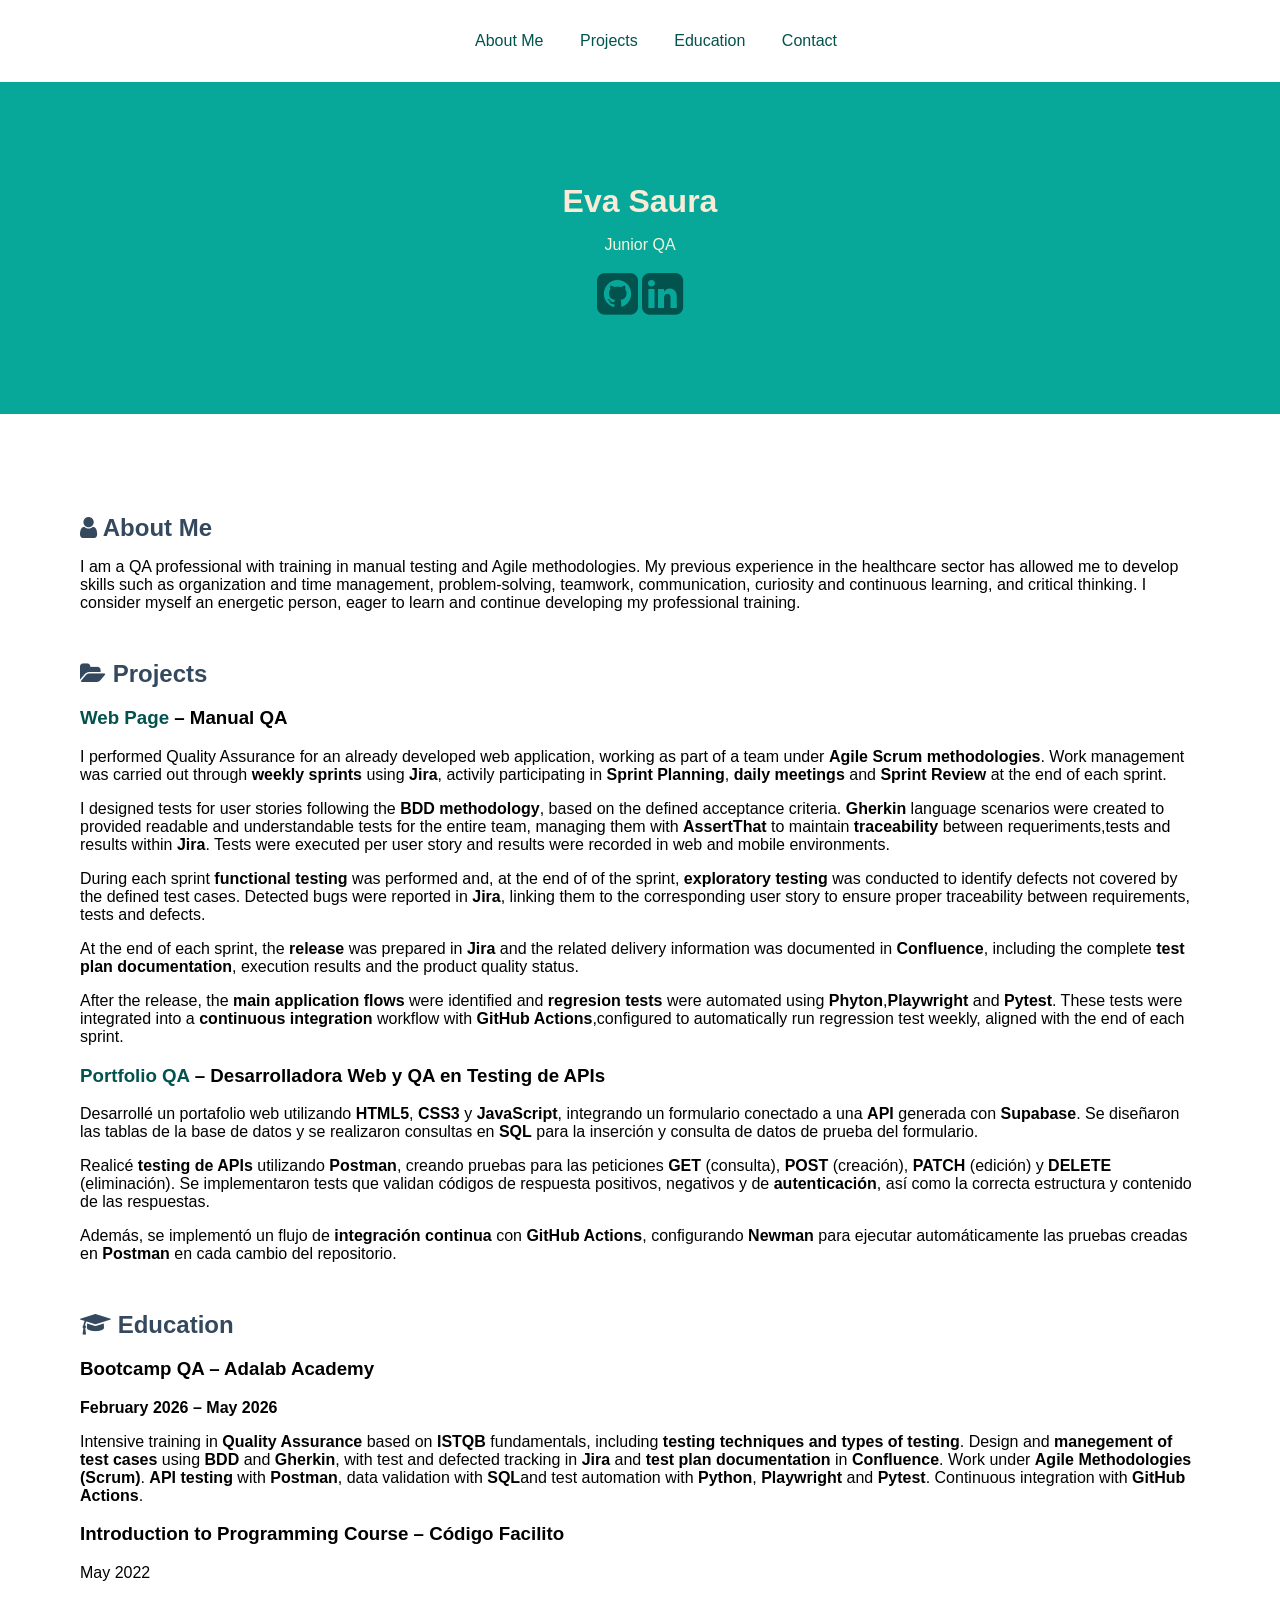
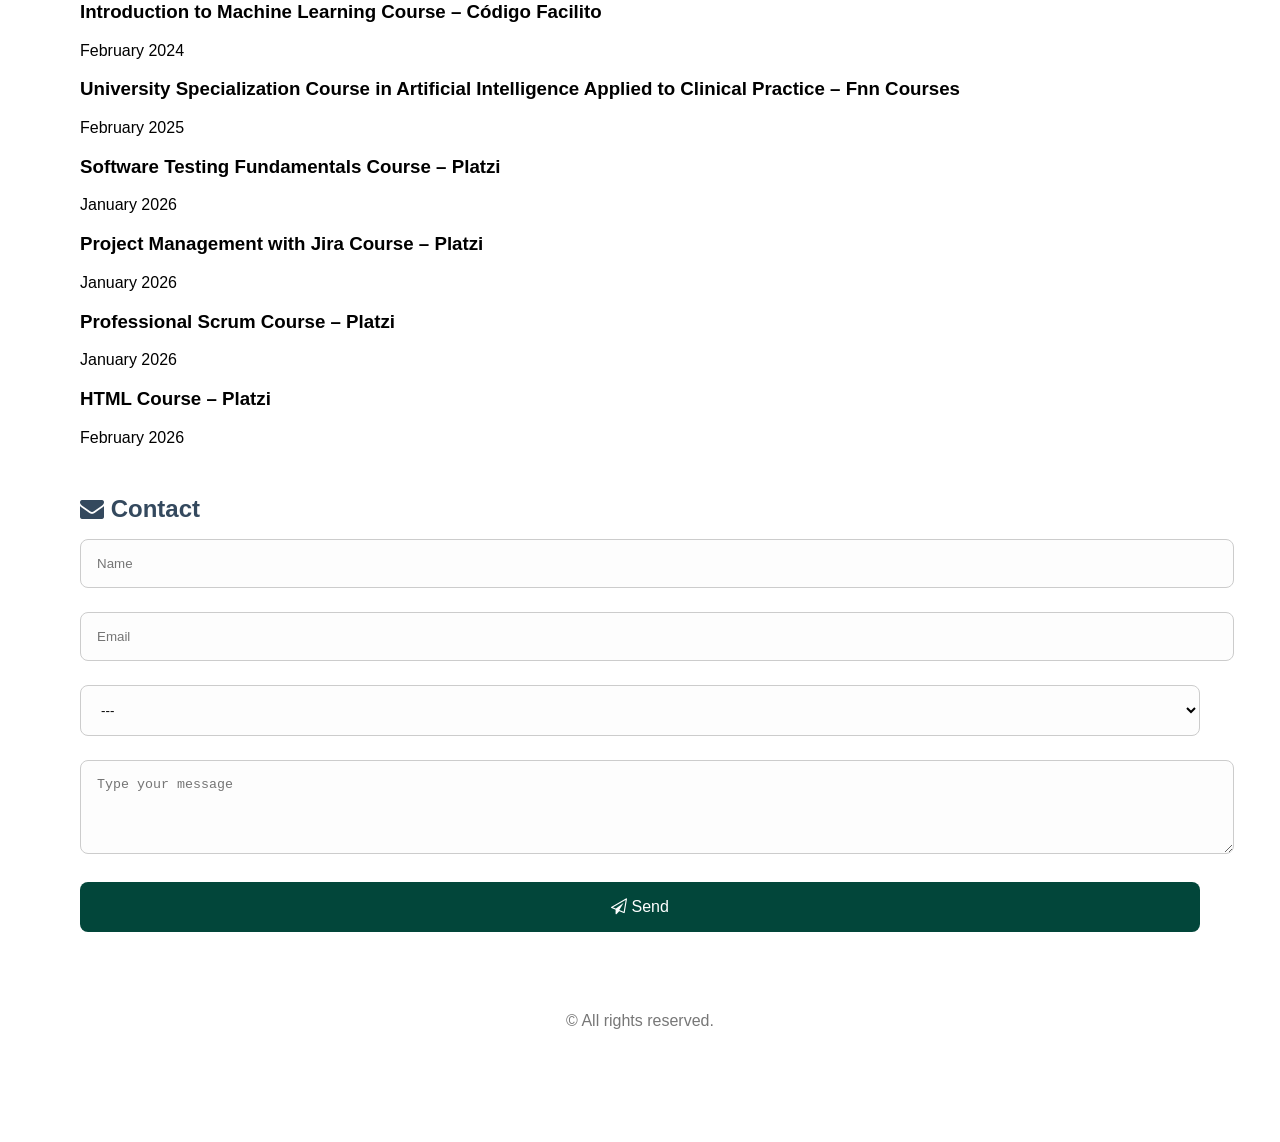
==== index.html @ dbaabe63 "Update index.html" ====
<!DOCTYPE html>
<html lang="es">

<head>
  <meta charset="UTF-8" />
  <meta name="viewport" content="width=device-width, initial-scale=1.0" />
  <meta name="description" content="Portfolio Eva Saura QA" />
  <meta name="author" content="Eva Saura" />
  <title>Eva Saura - Portfolio QA</title>
  <link href="style.css" rel="stylesheet" />
  <!-- Importar Font Awesome para los iconos -->
  <link rel="stylesheet" href="https://cdnjs.cloudflare.com/ajax/libs/font-awesome/4.7.0/css/font-awesome.min.css" />
</head>

<body>
        <!-- Menú de navegación -->
  <nav>
      <ul>
        <li><a id="menuaboutme" href="#aboutme">About Me</a></li>
        <li><a id="menuprojects" href="#projects">Projects</a></li>
        <li><a id="menueducation" href="#education">Education</a></li>
        <li><a id="menucontact" href="#contact">Contact</a></li>
      </ul>
    </nav>
  <header>
    <h1 id="myname" style="color:antiquewhite;">Eva Saura</h1>
    <p id="title" style="color:beige">Junior QA</p>
    <p>
      <a id="linkgithub" href="https://github.com/Eva-sv/Portafolio-qa" title="GitHub"
        class="fa fa-github-square fa-3x" aria-label="GitHub"></a>
      <a id="linklinkedin" href="https://www.linkedin.com/in/eva-saura-vizcarro-590111122/" title="LinkedIn"
        class="fa fa-linkedin-square fa-3x" aria-label="LinkedIn"></a>
    </p>
  </header>
  <main>
    <section id="aboutme">
      <h2 id="titleaboutme">
        <i class="fa fa-user"></i> About Me
      </h2>
<p>
   I am a QA professional with training in manual testing and Agile methodologies.
   My previous experience in the healthcare sector has allowed me to develop skills such as organization and time management, problem-solving, teamwork, communication, curiosity and continuous learning, and critical thinking.
   I consider myself an energetic person, eager to learn and continue developing my professional training.
</p>

    </section>

    <section id="projects">
      <h2 id="titleprojects">
        <i class="fa fa-folder-open"></i> Projects
      </h2>

      <h3>
        <a id="linkprojectapi" href="https://pqsi2017.atlassian.net/jira/software/projects/E1/boards/2" target="_blank">Web Page</a>
        – Manual QA
      </h3>
      <p>
  I performed Quality Assurance for an already developed web application, working as part of a team under <strong>Agile Scrum methodologies</strong>. 
  Work management was carried out through <strong>weekly sprints</strong> using
  <strong>Jira</strong>, activily participating in 
  <strong>Sprint Planning</strong>, <strong>daily meetings</strong> and <strong>Sprint Review</strong>
  at the end of each sprint.
</p>

<p>
  I designed tests for user stories following the 
  <strong>BDD methodology</strong>, based on the defined acceptance criteria. 
   <strong>Gherkin</strong> language scenarios were created to provided readable and understandable tests for the entire team, 
   managing them with <strong>AssertThat</strong> to maintain <strong>traceability</strong> between requeriments,tests and results within
   <strong>Jira</strong>. Tests were executed per user story and results were recorded in web and mobile environments.
</p>

<p>
  During each sprint <strong>functional testing</strong> was performed and, at the end of of the sprint, 
  <strong>exploratory testing</strong> was conducted to identify defects not covered by the defined test cases.
  Detected bugs were reported in <strong>Jira</strong>, linking them to the corresponding user story to ensure proper traceability
  between requirements, tests and defects.
</p>

<p>
  At the end of each sprint, the <strong>release</strong> was prepared in <strong>Jira</strong>
  and the related delivery information was documented in <strong>Confluence</strong>,
  including the complete <strong>test plan documentation</strong>, execution results and the product quality status.
</p>

<p>
  After the release, the <strong>main application flows</strong> were identified and <strong>regresion tests</strong> were automated using
  <strong>Phyton</strong>,<strong>Playwright</strong> and <strong>Pytest</strong>. These tests were integrated into a 
  <strong>continuous integration</strong> workflow with 
  <strong>GitHub Actions</strong>,configured to automatically run regression test weekly, aligned with the end of each sprint.
</p>
      <h3>
        <a id="linkprojectoportfolio" href="https://yourwebsite.com">Portfolio QA</a>
        – Desarrolladora Web y QA en Testing de APIs
      </h3>
     <p>
  Desarrollé un portafolio web utilizando <strong>HTML5</strong>, <strong>CSS3</strong> y
  <strong>JavaScript</strong>, integrando un formulario conectado a una
  <strong>API</strong> generada con <strong>Supabase</strong>. Se diseñaron las tablas
  de la base de datos y se realizaron consultas en <strong>SQL</strong> para la
  inserción y consulta de datos de prueba del formulario.
</p>

<p>
  Realicé <strong>testing de APIs</strong> utilizando <strong>Postman</strong>, creando
  pruebas para las peticiones <strong>GET</strong> (consulta),
  <strong>POST</strong> (creación), <strong>PATCH</strong> (edición) y
  <strong>DELETE</strong> (eliminación). Se implementaron tests que validan códigos de
  respuesta positivos, negativos y de <strong>autenticación</strong>, así como la
  correcta estructura y contenido de las respuestas.
</p>

<p>
  Además, se implementó un flujo de <strong>integración continua</strong> con
  <strong>GitHub Actions</strong>, configurando <strong>Newman</strong> para ejecutar
  automáticamente las pruebas creadas en <strong>Postman</strong> en cada cambio del
  repositorio.
</p>
      
    </section>

    <section id="education">
      <h2 id="titleeducation">
        <i class="fa fa-graduation-cap"></i> Education
      </h2>

      <h3>Bootcamp QA – Adalab Academy</h3>
<p><strong> February 2026 – May 2026</strong></p>
<p>
  Intensive training in  <strong>Quality Assurance</strong> based on
  <strong>ISTQB</strong> fundamentals, including  <strong>testing techniques and types of testing</strong>.
  Design and <strong>manegement of test cases</strong> using
  <strong>BDD</strong> and <strong>Gherkin</strong>, with test and defected tracking
  in <strong>Jira</strong> and  <strong>test plan documentation</strong> in
  <strong>Confluence</strong>. Work under <strong>Agile Methodologies (Scrum)</strong>.
  <strong>API testing</strong> with <strong>Postman</strong>, data validation with
  <strong>SQL</strong>and test automation with <strong>Python</strong>,
  <strong>Playwright</strong> and <strong>Pytest</strong>. Continuous integration with 
  <strong>GitHub Actions</strong>.
</p>


      <h3>Introduction to Programming Course – Código Facilito</h3>
      <p>May 2022</p>

         <h3>Introduction to Machine Learning Course – Código Facilito</h3>
      <p>February 2024</p>

      <h3>University Specialization Course in Artificial Intelligence Applied to Clinical Practice – Fnn Courses</h3>
      <p>February 2025</p>

      <h3>Software Testing Fundamentals Course – Platzi</h3>
      <p>January 2026</p>

      <h3>Project Management with Jira Course – Platzi</h3>
      <p>January 2026</p>

      <h3>Professional Scrum Course – Platzi</h3>
      <p>January 2026</p>

      <h3>HTML Course – Platzi</h3>
      <p>February 2026</p>
    </section>

<section id="contact">
  <h2 id="titlecontact">
    <i class="fa fa-envelope"></i> Contact
  </h2>
  <form id="contactForm" onsubmit="return sendForm(event)">
    <input id="name" type="text" placeholder="Name" />
    <input id="email" type="email" placeholder="Email" />
    <select id="subject">
      <option value="">---</option>
      <option value="info">Information</option>
      <option value="job">Job Offer</option>
      <option value="other">Other</option>
    </select>
    <textarea id="message" rows="4" placeholder="Type your message"></textarea>
    <button id="send" type="submit">
      <i class="fa fa-paper-plane-o"></i> Send 
    </button>
  </form>
  <p id="formMessage"></p>
</section>


  <footer>
    <p>&copy; All rights reserved.</p>
  </footer>
</body>
<script src="script.js" defer></script>
</html>
---- style.css ----
body {
  font-family: Verdana, Arial, sans-serif;
  font-size: 1rem;
  color: black;
  margin: 0;
}

header {
  background-color: rgb(7, 167, 153);
  color: white;
  padding: 5rem;
  text-align: center;
}

main {
  padding: 5rem;
  text-align: left;
}

nav {
  text-align: center;
  width:100%;
  padding: 1rem;
}

nav ul {
  padding: 0;
  margin: 0;
    background-color: white;
  
}

nav ul li {
  display: inline-block;
  margin: 0rem;
  font-size: 1rem;
  padding: 1rem;
  border-radius: 0.5rem ;

}
/* Menú vertical en móvil */
@media (max-width: 768px) {
  nav ul li {
    display: block;
    margin: 0.8rem 0;
  }
}

h1 {
  font-size: 2rem;
  margin-bottom: 1rem;
}

p {
  font-size: 1rem;
  margin-bottom: 1rem;
}

a {
  color: #02524e;
  text-decoration: none;
}

a:hover {
  text-decoration: underline;
}

section {
  margin-bottom: 3rem;
}

h2 {
  font-size: 1.5rem;
  margin-bottom: 1rem;
  color: #34495e;
}

/* FORMULARIO */
form {
  width: 100%;
  font-size: 1rem;
}

input,
textarea,
select {
  width: 100%;
  padding: 1rem;
  margin-bottom: 1.5rem;
  border: 1px solid #ccc;
  border-radius: 0.5rem;
  background-color: #fdfdfd;
}

button {
  width: 100%;
  padding: 1rem;
  background-color: #02463a;
  color: white;
  border: none;
  border-radius: 0.5rem;
  font-size: 1rem;
}

footer {
  margin-top: 2rem;
  padding: 1rem;
  font-size: 0.9rem;
  color: #777;
  text-align: center;
}

table {
  width: 100%;
  border-collapse: collapse;
  table-layout: fixed; /* CLAVE */
  font-family: Arial, sans-serif;
}

th, td {
  border: 1px solid #ddd;
  padding: 6px;
  font-size: 14px;
  word-wrap: break-word;
  overflow-wrap: break-word;
}

thead {
  background-color: #f4f4f4;
}

/* Móvil */
@media (max-width: 768px) {
  th, td {
    font-size: 12px;
    padding: 4px;
  }
}
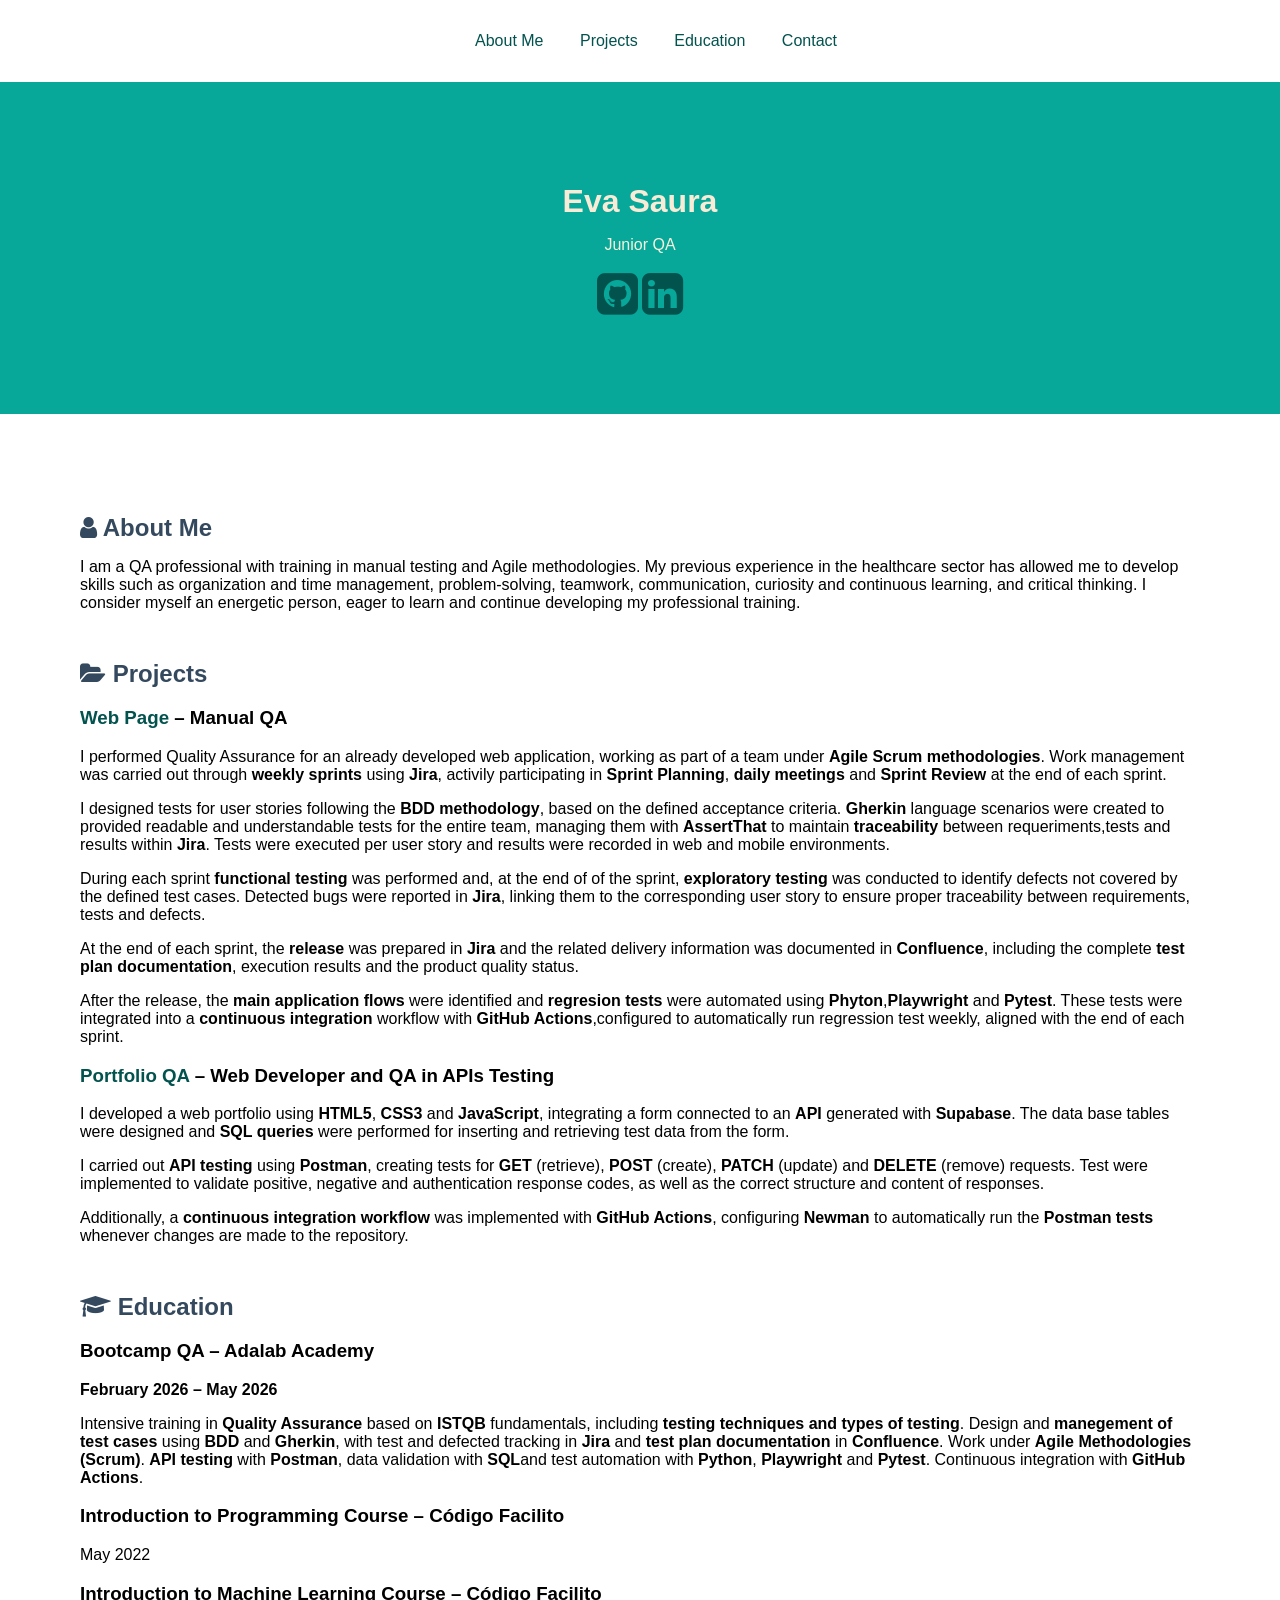
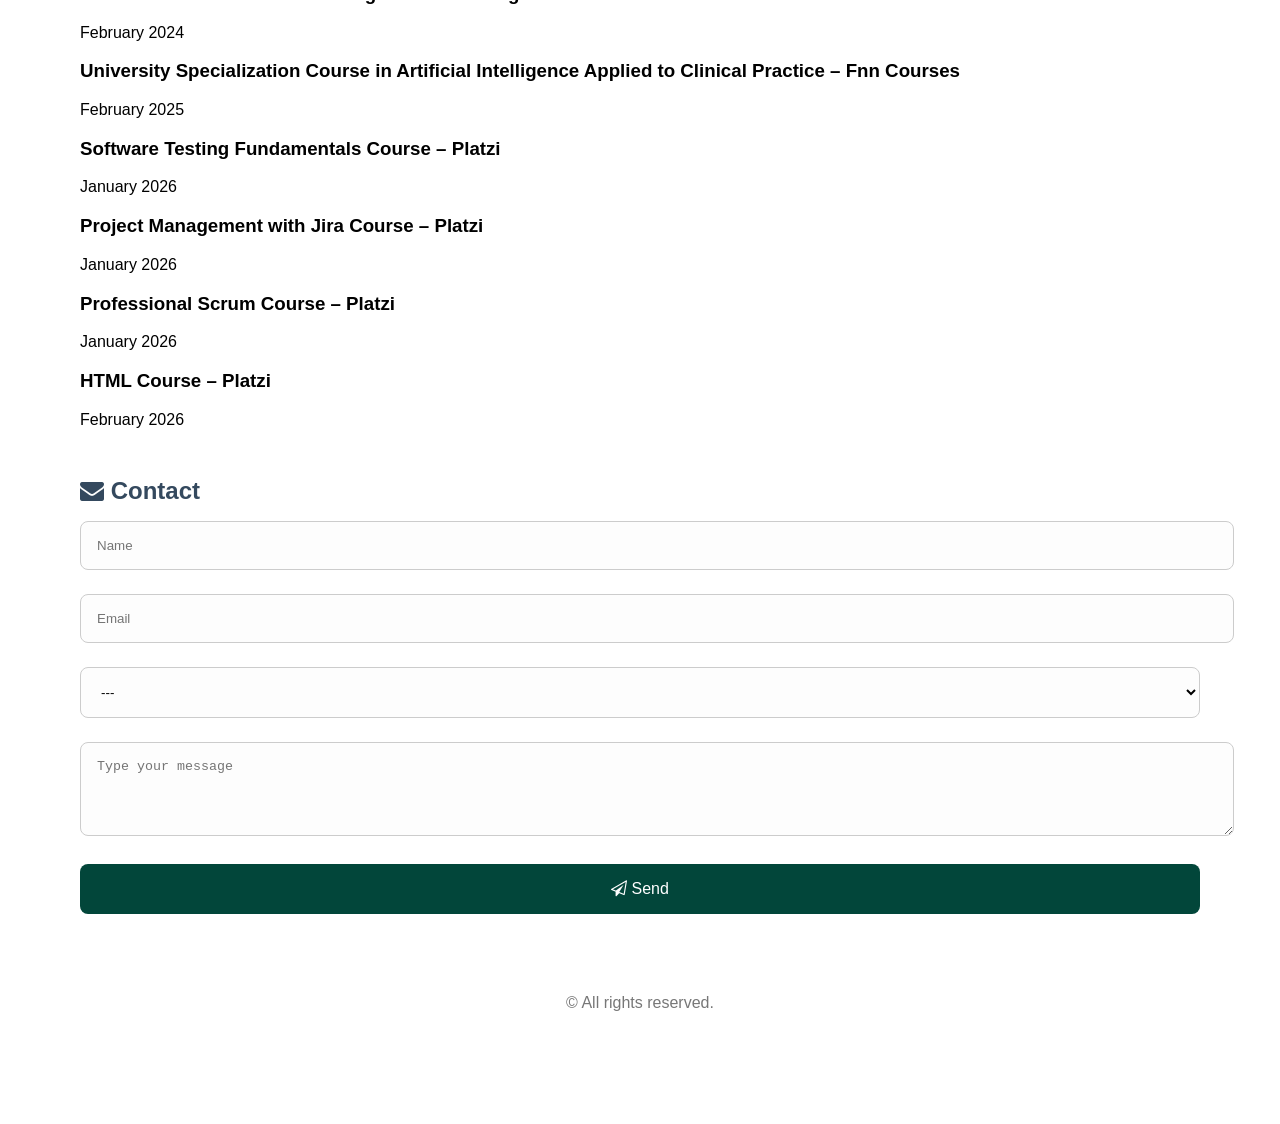
==== commit b7a84977: "Cambio idioma párrafo Web DEveloper" ====
--- a/index.html
+++ b/index.html
@@ -91,30 +91,26 @@
 </p>
       <h3>
         <a id="linkprojectoportfolio" href="https://yourwebsite.com">Portfolio QA</a>
-        – Desarrolladora Web y QA en Testing de APIs
+        – Web Developer and QA in APIs Testing
       </h3>
      <p>
-  Desarrollé un portafolio web utilizando <strong>HTML5</strong>, <strong>CSS3</strong> y
-  <strong>JavaScript</strong>, integrando un formulario conectado a una
-  <strong>API</strong> generada con <strong>Supabase</strong>. Se diseñaron las tablas
-  de la base de datos y se realizaron consultas en <strong>SQL</strong> para la
-  inserción y consulta de datos de prueba del formulario.
+  I developed a web portfolio using <strong>HTML5</strong>, <strong>CSS3</strong> and 
+  <strong>JavaScript</strong>, integrating a form connected to an 
+  <strong>API</strong> generated with <strong>Supabase</strong>. The data base tables were designed and <strong>SQL queries</strong> were performed for 
+  inserting and retrieving test data from the form.
 </p>
 
 <p>
-  Realicé <strong>testing de APIs</strong> utilizando <strong>Postman</strong>, creando
-  pruebas para las peticiones <strong>GET</strong> (consulta),
-  <strong>POST</strong> (creación), <strong>PATCH</strong> (edición) y
-  <strong>DELETE</strong> (eliminación). Se implementaron tests que validan códigos de
-  respuesta positivos, negativos y de <strong>autenticación</strong>, así como la
-  correcta estructura y contenido de las respuestas.
+  I carried out <strong>API testing</strong> using <strong>Postman</strong>, creating tests for  <strong>GET</strong> (retrieve),
+  <strong>POST</strong> (create), <strong>PATCH</strong> (update) and
+  <strong>DELETE</strong> (remove) requests. Test were implemented to validate positive, negative and authentication response codes, 
+  as well as the correct structure and content of responses.
 </p>
 
 <p>
-  Además, se implementó un flujo de <strong>integración continua</strong> con
-  <strong>GitHub Actions</strong>, configurando <strong>Newman</strong> para ejecutar
-  automáticamente las pruebas creadas en <strong>Postman</strong> en cada cambio del
-  repositorio.
+  Additionally, a <strong>continuous integration workflow</strong> was implemented with 
+  <strong>GitHub Actions</strong>, configuring <strong>Newman</strong> to automatically run the 
+  <strong>Postman tests</strong> whenever changes are made to the repository.
 </p>
       
     </section>
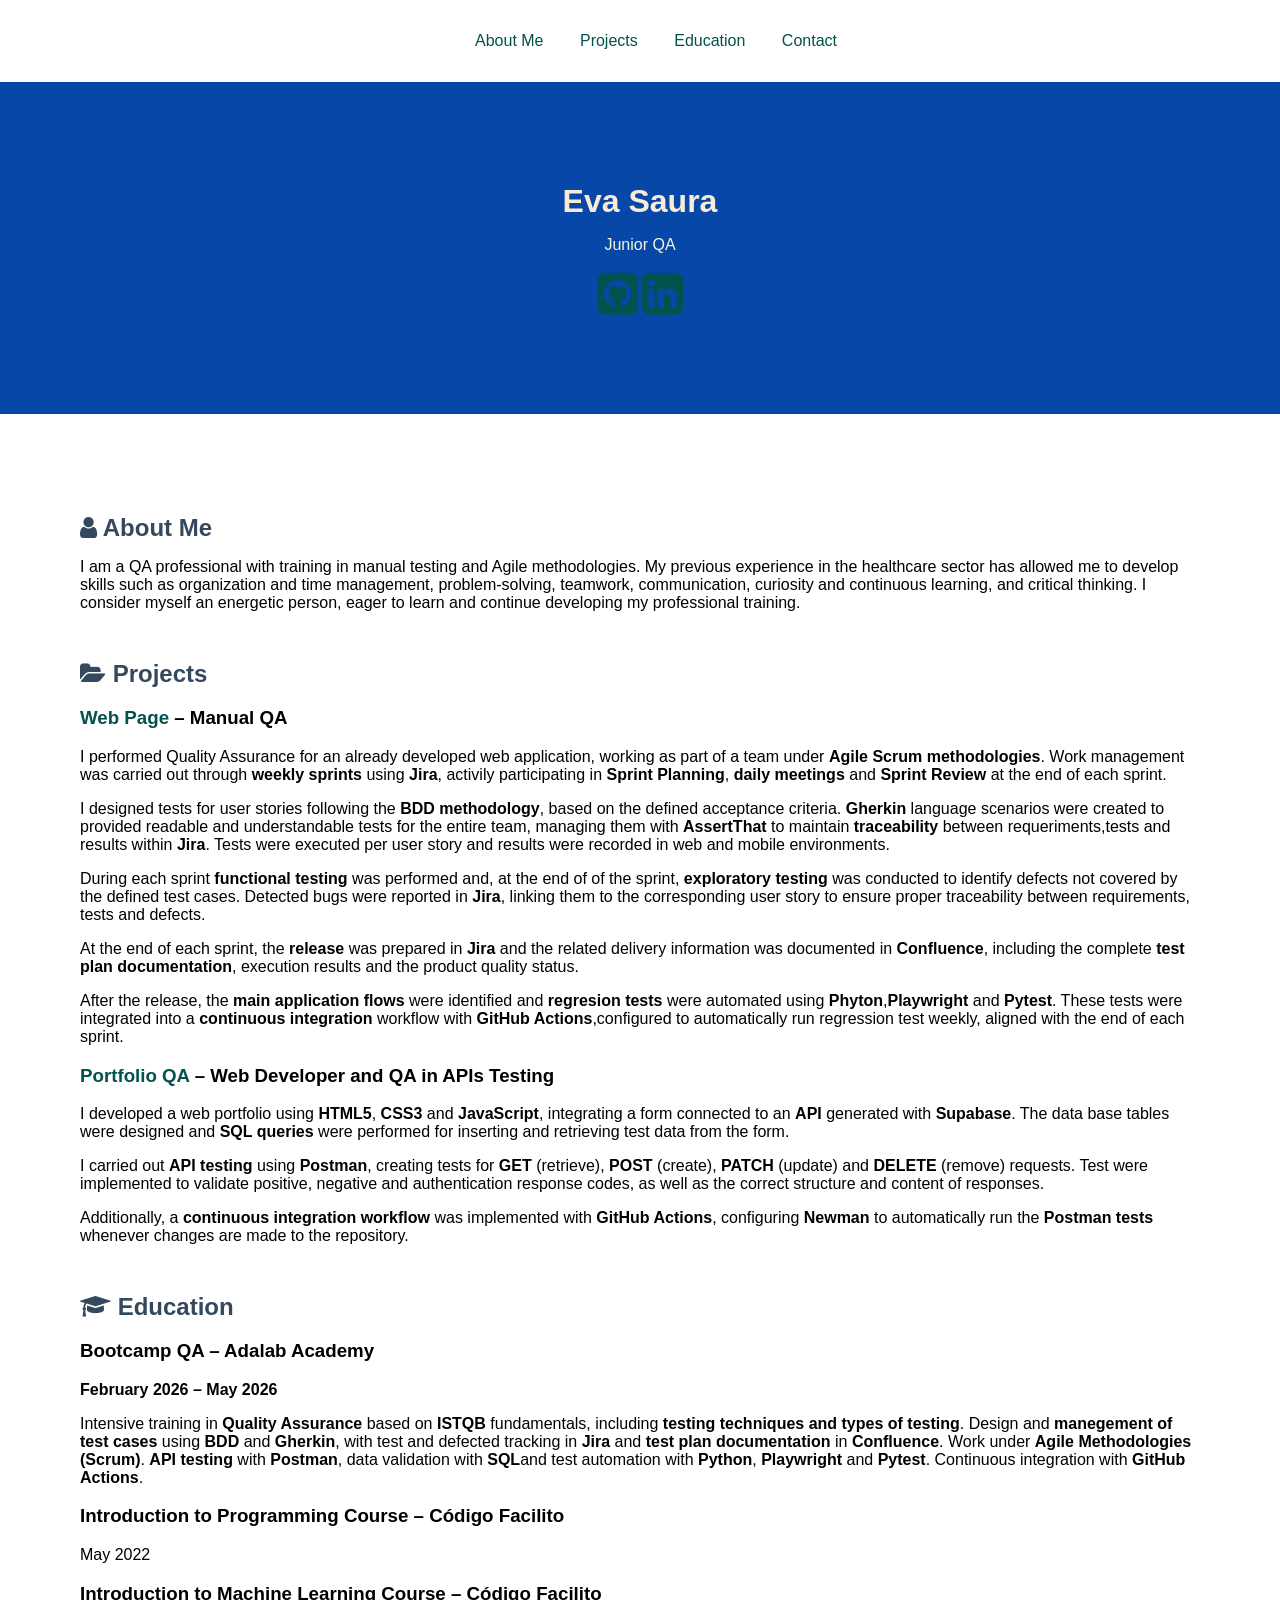
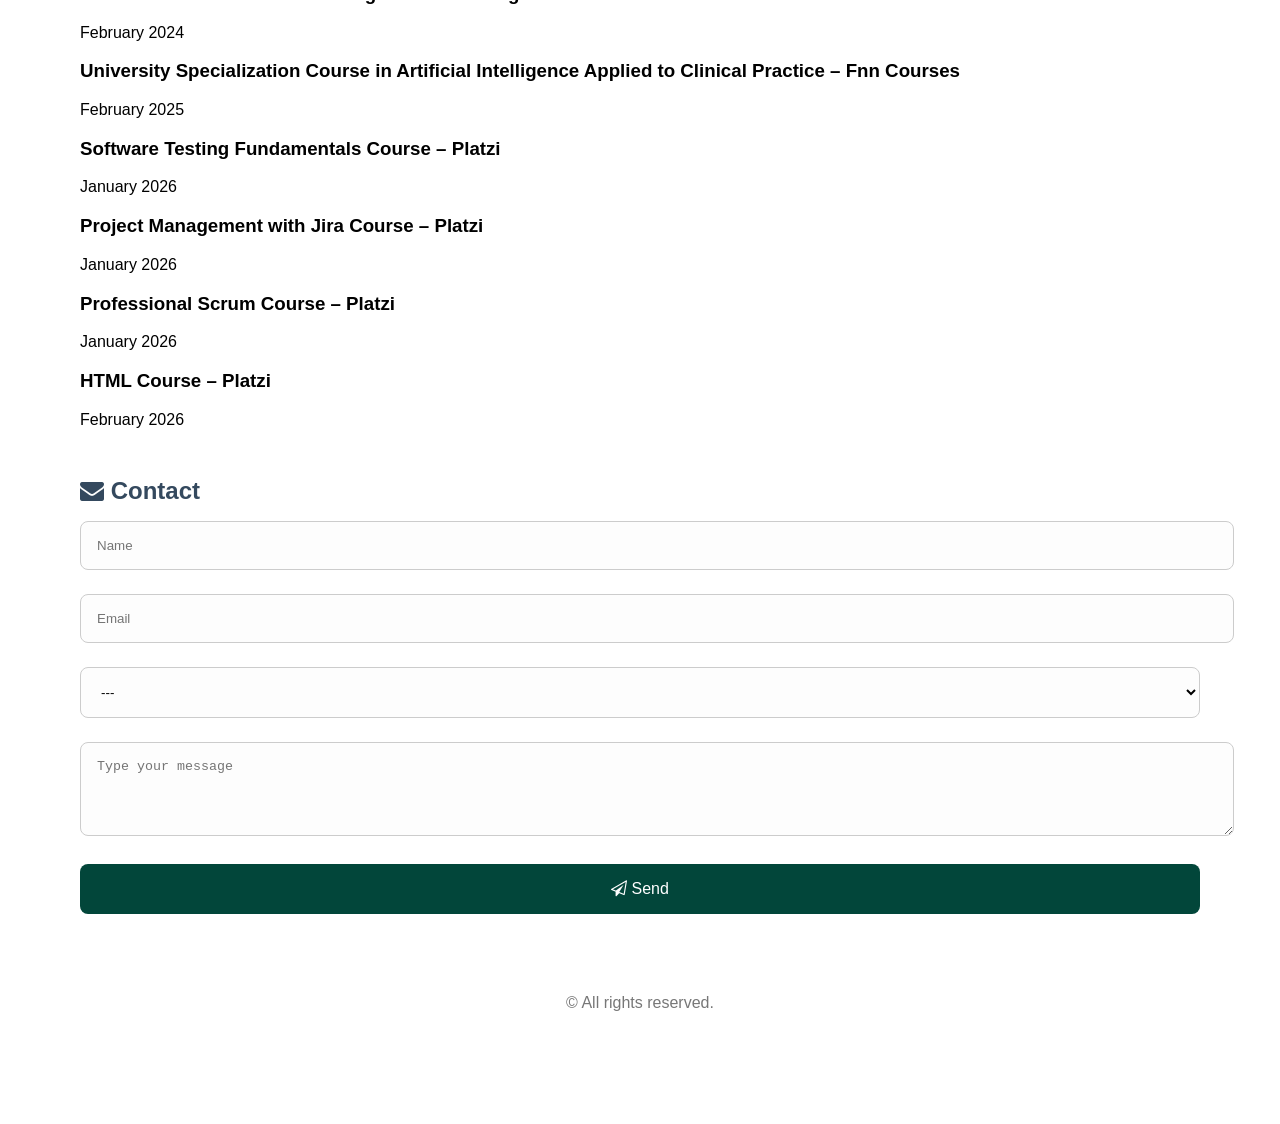
==== commit 1ddedf85: "Validaciones  Formulario" ====
--- a/index.html
+++ b/index.html
@@ -13,21 +13,21 @@
 </head>
 
 <body>
-        <!-- Menú de navegación -->
+  <!-- Menú de navegación -->
   <nav>
-      <ul>
-        <li><a id="menuaboutme" href="#aboutme">About Me</a></li>
-        <li><a id="menuprojects" href="#projects">Projects</a></li>
-        <li><a id="menueducation" href="#education">Education</a></li>
-        <li><a id="menucontact" href="#contact">Contact</a></li>
-      </ul>
-    </nav>
+    <ul>
+      <li><a id="menuaboutme" href="#aboutme">About Me</a></li>
+      <li><a id="menuprojects" href="#projects">Projects</a></li>
+      <li><a id="menueducation" href="#education">Education</a></li>
+      <li><a id="menucontact" href="#contact">Contact</a></li>
+    </ul>
+  </nav>
   <header>
     <h1 id="myname" style="color:antiquewhite;">Eva Saura</h1>
     <p id="title" style="color:beige">Junior QA</p>
     <p>
-      <a id="linkgithub" href="https://github.com/Eva-sv/Portafolio-qa" title="GitHub"
-        class="fa fa-github-square fa-3x" aria-label="GitHub"></a>
+      <a id="linkgithub" href="https://github.com/Eva-sv" title="GitHub" class="fa fa-github-square fa-3x"
+        aria-label="GitHub"></a>
       <a id="linklinkedin" href="https://www.linkedin.com/in/eva-saura-vizcarro-590111122/" title="LinkedIn"
         class="fa fa-linkedin-square fa-3x" aria-label="LinkedIn"></a>
     </p>
@@ -37,11 +37,12 @@
       <h2 id="titleaboutme">
         <i class="fa fa-user"></i> About Me
       </h2>
-<p>
-   I am a QA professional with training in manual testing and Agile methodologies.
-   My previous experience in the healthcare sector has allowed me to develop skills such as organization and time management, problem-solving, teamwork, communication, curiosity and continuous learning, and critical thinking.
-   I consider myself an energetic person, eager to learn and continue developing my professional training.
-</p>
+      <p>
+        I am a QA professional with training in manual testing and Agile methodologies.
+        My previous experience in the healthcare sector has allowed me to develop skills such as organization and time
+        management, problem-solving, teamwork, communication, curiosity and continuous learning, and critical thinking.
+        I consider myself an energetic person, eager to learn and continue developing my professional training.
+      </p>
 
     </section>
 
@@ -51,68 +52,81 @@
       </h2>
 
       <h3>
-        <a id="linkprojectapi" href="https://pqsi2017.atlassian.net/jira/software/projects/E1/boards/2" target="_blank">Web Page</a>
+        <a id="linkprojectapi" href="https://pqsi2017.atlassian.net/jira/software/projects/E1/boards/2"
+          target="_blank">Web Page</a>
         – Manual QA
       </h3>
       <p>
-  I performed Quality Assurance for an already developed web application, working as part of a team under <strong>Agile Scrum methodologies</strong>. 
-  Work management was carried out through <strong>weekly sprints</strong> using
-  <strong>Jira</strong>, activily participating in 
-  <strong>Sprint Planning</strong>, <strong>daily meetings</strong> and <strong>Sprint Review</strong>
-  at the end of each sprint.
-</p>
-
-<p>
-  I designed tests for user stories following the 
-  <strong>BDD methodology</strong>, based on the defined acceptance criteria. 
-   <strong>Gherkin</strong> language scenarios were created to provided readable and understandable tests for the entire team, 
-   managing them with <strong>AssertThat</strong> to maintain <strong>traceability</strong> between requeriments,tests and results within
-   <strong>Jira</strong>. Tests were executed per user story and results were recorded in web and mobile environments.
-</p>
-
-<p>
-  During each sprint <strong>functional testing</strong> was performed and, at the end of of the sprint, 
-  <strong>exploratory testing</strong> was conducted to identify defects not covered by the defined test cases.
-  Detected bugs were reported in <strong>Jira</strong>, linking them to the corresponding user story to ensure proper traceability
-  between requirements, tests and defects.
-</p>
-
-<p>
-  At the end of each sprint, the <strong>release</strong> was prepared in <strong>Jira</strong>
-  and the related delivery information was documented in <strong>Confluence</strong>,
-  including the complete <strong>test plan documentation</strong>, execution results and the product quality status.
-</p>
-
-<p>
-  After the release, the <strong>main application flows</strong> were identified and <strong>regresion tests</strong> were automated using
-  <strong>Phyton</strong>,<strong>Playwright</strong> and <strong>Pytest</strong>. These tests were integrated into a 
-  <strong>continuous integration</strong> workflow with 
-  <strong>GitHub Actions</strong>,configured to automatically run regression test weekly, aligned with the end of each sprint.
-</p>
+        I performed Quality Assurance for an already developed web application, working as part of a team under
+        <strong>Agile Scrum methodologies</strong>.
+        Work management was carried out through <strong>weekly sprints</strong> using
+        <strong>Jira</strong>, activily participating in
+        <strong>Sprint Planning</strong>, <strong>daily meetings</strong> and <strong>Sprint Review</strong>
+        at the end of each sprint.
+      </p>
+
+      <p>
+        I designed tests for user stories following the
+        <strong>BDD methodology</strong>, based on the defined acceptance criteria.
+        <strong>Gherkin</strong> language scenarios were created to provided readable and understandable tests for the
+        entire team,
+        managing them with <strong>AssertThat</strong> to maintain <strong>traceability</strong> between
+        requeriments,tests and results within
+        <strong>Jira</strong>. Tests were executed per user story and results were recorded in web and mobile
+        environments.
+      </p>
+
+      <p>
+        During each sprint <strong>functional testing</strong> was performed and, at the end of of the sprint,
+        <strong>exploratory testing</strong> was conducted to identify defects not covered by the defined test cases.
+        Detected bugs were reported in <strong>Jira</strong>, linking them to the corresponding user story to ensure
+        proper traceability
+        between requirements, tests and defects.
+      </p>
+
+      <p>
+        At the end of each sprint, the <strong>release</strong> was prepared in <strong>Jira</strong>
+        and the related delivery information was documented in <strong>Confluence</strong>,
+        including the complete <strong>test plan documentation</strong>, execution results and the product quality
+        status.
+      </p>
+
+      <p>
+        After the release, the <strong>main application flows</strong> were identified and <strong>regresion
+          tests</strong> were automated using
+        <strong>Phyton</strong>,<strong>Playwright</strong> and <strong>Pytest</strong>. These tests were integrated
+        into a
+        <strong>continuous integration</strong> workflow with
+        <strong>GitHub Actions</strong>,configured to automatically run regression test weekly, aligned with the end of
+        each sprint.
+      </p>
       <h3>
-        <a id="linkprojectoportfolio" href="https://yourwebsite.com">Portfolio QA</a>
+        <a id="linkprojectoportfolio" href="https://eva-sv.github.io/Portafolio-qa/">Portfolio QA</a>
         – Web Developer and QA in APIs Testing
       </h3>
-     <p>
-  I developed a web portfolio using <strong>HTML5</strong>, <strong>CSS3</strong> and 
-  <strong>JavaScript</strong>, integrating a form connected to an 
-  <strong>API</strong> generated with <strong>Supabase</strong>. The data base tables were designed and <strong>SQL queries</strong> were performed for 
-  inserting and retrieving test data from the form.
-</p>
-
-<p>
-  I carried out <strong>API testing</strong> using <strong>Postman</strong>, creating tests for  <strong>GET</strong> (retrieve),
-  <strong>POST</strong> (create), <strong>PATCH</strong> (update) and
-  <strong>DELETE</strong> (remove) requests. Test were implemented to validate positive, negative and authentication response codes, 
-  as well as the correct structure and content of responses.
-</p>
-
-<p>
-  Additionally, a <strong>continuous integration workflow</strong> was implemented with 
-  <strong>GitHub Actions</strong>, configuring <strong>Newman</strong> to automatically run the 
-  <strong>Postman tests</strong> whenever changes are made to the repository.
-</p>
-      
+      <p>
+        I developed a web portfolio using <strong>HTML5</strong>, <strong>CSS3</strong> and
+        <strong>JavaScript</strong>, integrating a form connected to an
+        <strong>API</strong> generated with <strong>Supabase</strong>. The data base tables were designed and
+        <strong>SQL queries</strong> were performed for
+        inserting and retrieving test data from the form.
+      </p>
+
+      <p>
+        I carried out <strong>API testing</strong> using <strong>Postman</strong>, creating tests for
+        <strong>GET</strong> (retrieve),
+        <strong>POST</strong> (create), <strong>PATCH</strong> (update) and
+        <strong>DELETE</strong> (remove) requests. Test were implemented to validate positive, negative and
+        authentication response codes,
+        as well as the correct structure and content of responses.
+      </p>
+
+      <p>
+        Additionally, a <strong>continuous integration workflow</strong> was implemented with
+        <strong>GitHub Actions</strong>, configuring <strong>Newman</strong> to automatically run the
+        <strong>Postman tests</strong> whenever changes are made to the repository.
+      </p>
+
     </section>
 
     <section id="education">
@@ -121,25 +135,25 @@
       </h2>
 
       <h3>Bootcamp QA – Adalab Academy</h3>
-<p><strong> February 2026 – May 2026</strong></p>
-<p>
-  Intensive training in  <strong>Quality Assurance</strong> based on
-  <strong>ISTQB</strong> fundamentals, including  <strong>testing techniques and types of testing</strong>.
-  Design and <strong>manegement of test cases</strong> using
-  <strong>BDD</strong> and <strong>Gherkin</strong>, with test and defected tracking
-  in <strong>Jira</strong> and  <strong>test plan documentation</strong> in
-  <strong>Confluence</strong>. Work under <strong>Agile Methodologies (Scrum)</strong>.
-  <strong>API testing</strong> with <strong>Postman</strong>, data validation with
-  <strong>SQL</strong>and test automation with <strong>Python</strong>,
-  <strong>Playwright</strong> and <strong>Pytest</strong>. Continuous integration with 
-  <strong>GitHub Actions</strong>.
-</p>
+      <p><strong> February 2026 – May 2026</strong></p>
+      <p>
+        Intensive training in <strong>Quality Assurance</strong> based on
+        <strong>ISTQB</strong> fundamentals, including <strong>testing techniques and types of testing</strong>.
+        Design and <strong>manegement of test cases</strong> using
+        <strong>BDD</strong> and <strong>Gherkin</strong>, with test and defected tracking
+        in <strong>Jira</strong> and <strong>test plan documentation</strong> in
+        <strong>Confluence</strong>. Work under <strong>Agile Methodologies (Scrum)</strong>.
+        <strong>API testing</strong> with <strong>Postman</strong>, data validation with
+        <strong>SQL</strong>and test automation with <strong>Python</strong>,
+        <strong>Playwright</strong> and <strong>Pytest</strong>. Continuous integration with
+        <strong>GitHub Actions</strong>.
+      </p>
 
 
       <h3>Introduction to Programming Course – Código Facilito</h3>
       <p>May 2022</p>
 
-         <h3>Introduction to Machine Learning Course – Código Facilito</h3>
+      <h3>Introduction to Machine Learning Course – Código Facilito</h3>
       <p>February 2024</p>
 
       <h3>University Specialization Course in Artificial Intelligence Applied to Clinical Practice – Fnn Courses</h3>
@@ -158,31 +172,32 @@
       <p>February 2026</p>
     </section>
 
-<section id="contact">
-  <h2 id="titlecontact">
-    <i class="fa fa-envelope"></i> Contact
-  </h2>
-  <form id="contactForm" onsubmit="return sendForm(event)">
-    <input id="name" type="text" placeholder="Name" />
-    <input id="email" type="email" placeholder="Email" />
-    <select id="subject">
-      <option value="">---</option>
-      <option value="info">Information</option>
-      <option value="job">Job Offer</option>
-      <option value="other">Other</option>
-    </select>
-    <textarea id="message" rows="4" placeholder="Type your message"></textarea>
-    <button id="send" type="submit">
-      <i class="fa fa-paper-plane-o"></i> Send 
-    </button>
-  </form>
-  <p id="formMessage"></p>
-</section>
-
-
-  <footer>
-    <p>&copy; All rights reserved.</p>
-  </footer>
+    <section id="contact">
+      <h2 id="titlecontact">
+        <i class="fa fa-envelope"></i> Contact
+      </h2>
+      <form id="contactForm" onsubmit="return sendForm(event)">
+        <input id="name" type="text" placeholder="Name" />
+        <input id="email" type="email" placeholder="Email" required  />
+        <select id="subject" required>
+          <option value="">---</option>
+          <option value="info">Information</option>
+          <option value="job">Job Offer</option>
+          <option value="other">Other</option>
+        </select>
+        <textarea id="message" rows="4" placeholder="Type your message" required maxlength="500"></textarea>
+        <button id="send" type="submit">
+          <i class="fa fa-paper-plane-o"></i> Send
+        </button>
+      </form>
+      <p id="formMessage"></p>
+    </section>
+
+
+    <footer>
+      <p>&copy; All rights reserved.</p>
+    </footer>
 </body>
 <script src="script.js" defer></script>
-</html>
+
+</html>
--- a/style.css
+++ b/style.css
@@ -1,13 +1,13 @@
 body {
-  font-family: Verdana, Arial, sans-serif;
+  font-family: 'Trebuchet MS', 'Lucida Sans Unicode', 'Lucida Grande', 'Lucida Sans', Arial, sans-serif;
   font-size: 1rem;
   color: black;
   margin: 0;
 }
 
 header {
-  background-color: rgb(7, 167, 153);
-  color: white;
+  background-color: rgb(7, 71, 167);
+  color: antiquewhite;
   padding: 5rem;
   text-align: center;
 }
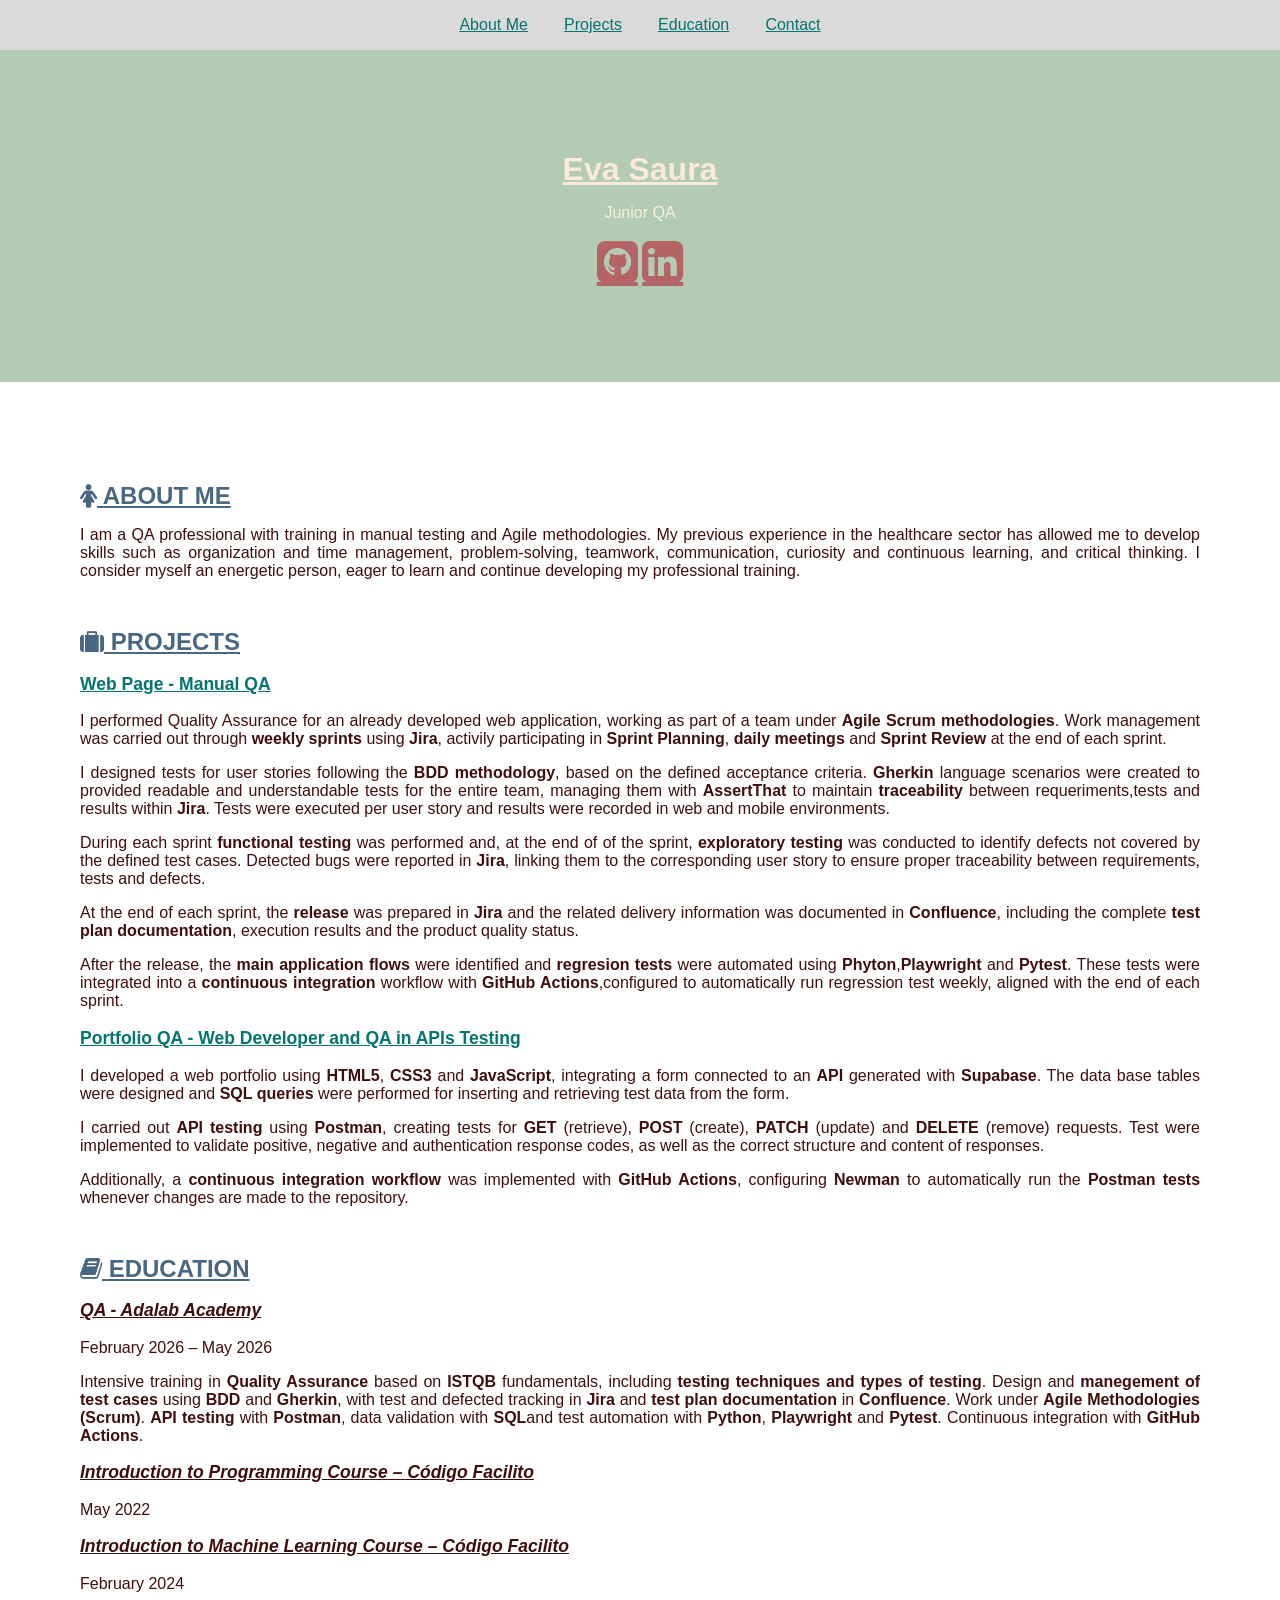
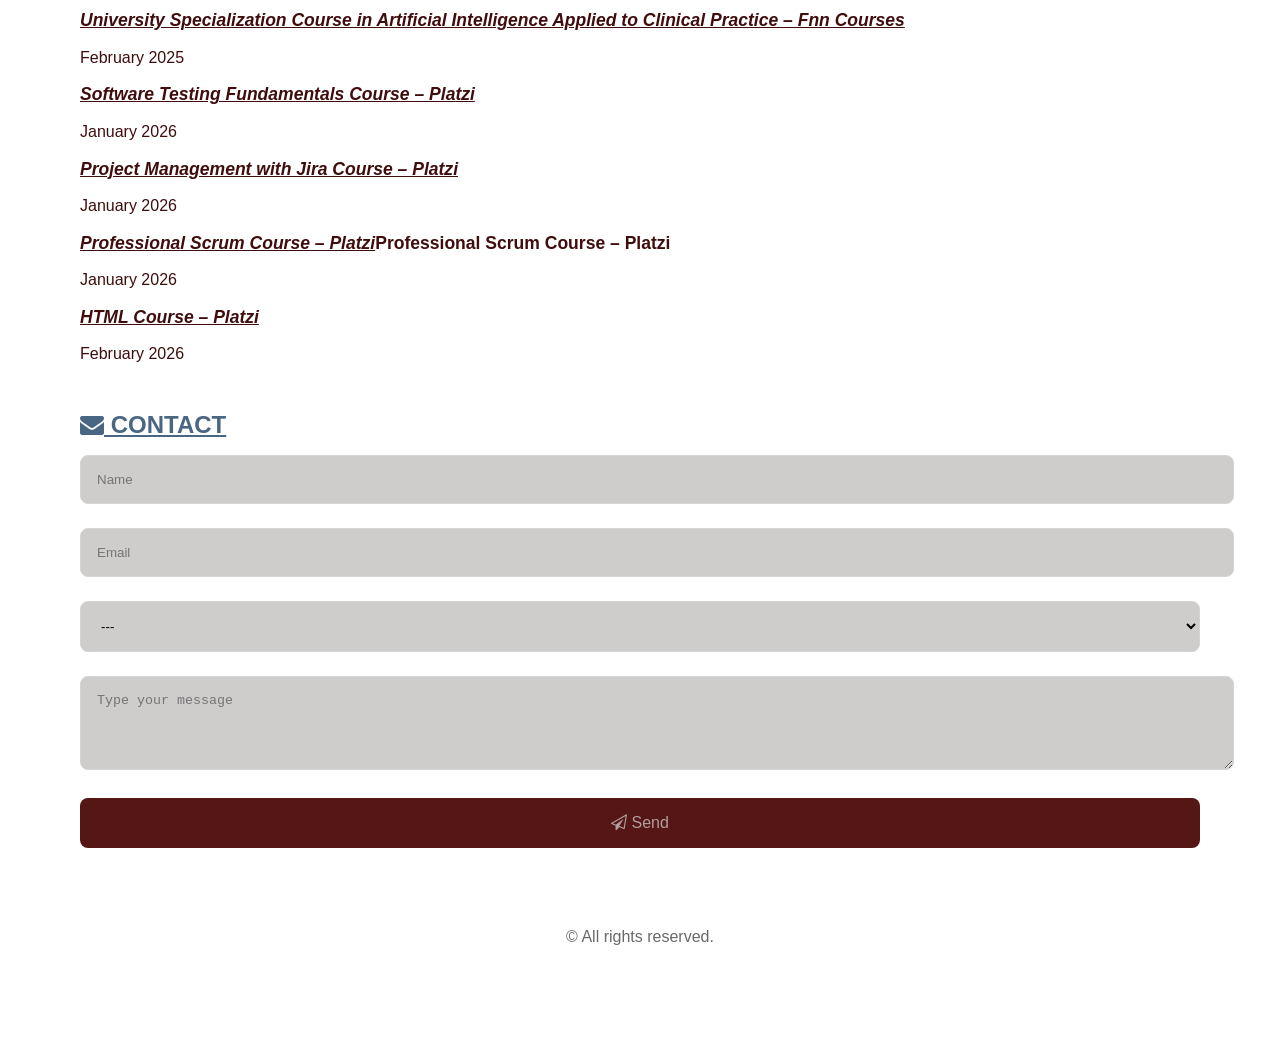
==== commit a93d0739: "Estilos CSS + cambios HTML" ====
--- a/index.html
+++ b/index.html
@@ -35,7 +35,7 @@
   <main>
     <section id="aboutme">
       <h2 id="titleaboutme">
-        <i class="fa fa-user"></i> About Me
+        <i class="fa fa-female"></i> ABOUT ME
       </h2>
       <p>
         I am a QA professional with training in manual testing and Agile methodologies.
@@ -48,13 +48,12 @@
 
     <section id="projects">
       <h2 id="titleprojects">
-        <i class="fa fa-folder-open"></i> Projects
+        <i class="fa fa-suitcase"></i> PROJECTS
       </h2>
 
       <h3>
         <a id="linkprojectapi" href="https://pqsi2017.atlassian.net/jira/software/projects/E1/boards/2"
-          target="_blank">Web Page</a>
-        – Manual QA
+          target="_blank">Web Page - Manual QA</a>
       </h3>
       <p>
         I performed Quality Assurance for an already developed web application, working as part of a team under
@@ -101,8 +100,7 @@
         each sprint.
       </p>
       <h3>
-        <a id="linkprojectoportfolio" href="https://eva-sv.github.io/Portafolio-qa/">Portfolio QA</a>
-        – Web Developer and QA in APIs Testing
+        <a id="linkprojectoportfolio" href="https://eva-sv.github.io/Portafolio-qa/">Portfolio QA - Web Developer and QA in APIs Testing</a>
       </h3>
       <p>
         I developed a web portfolio using <strong>HTML5</strong>, <strong>CSS3</strong> and
@@ -131,11 +129,11 @@
 
     <section id="education">
       <h2 id="titleeducation">
-        <i class="fa fa-graduation-cap"></i> Education
-      </h2>
-
-      <h3>Bootcamp QA – Adalab Academy</h3>
-      <p><strong> February 2026 – May 2026</strong></p>
+        <i class="fa fa-book"></i> EDUCATION
+      </h2>
+
+      <h3><em><u>QA - Adalab Academy</em></u></h3>
+      <p> February 2026 – May 2026</p>
       <p>
         Intensive training in <strong>Quality Assurance</strong> based on
         <strong>ISTQB</strong> fundamentals, including <strong>testing techniques and types of testing</strong>.
@@ -150,31 +148,31 @@
       </p>
 
 
-      <h3>Introduction to Programming Course – Código Facilito</h3>
+      <h3><em><u>Introduction to Programming Course – Código Facilito</u></em></h3>
       <p>May 2022</p>
 
-      <h3>Introduction to Machine Learning Course – Código Facilito</h3>
+      <h3><em><u>Introduction to Machine Learning Course – Código Facilito</u></em></h3>
       <p>February 2024</p>
 
-      <h3>University Specialization Course in Artificial Intelligence Applied to Clinical Practice – Fnn Courses</h3>
+      <h3><em><u>University Specialization Course in Artificial Intelligence Applied to Clinical Practice – Fnn Courses</u></em></h3>
       <p>February 2025</p>
 
-      <h3>Software Testing Fundamentals Course – Platzi</h3>
+      <h3><em><u>Software Testing Fundamentals Course – Platzi</u></em></h3>
       <p>January 2026</p>
 
-      <h3>Project Management with Jira Course – Platzi</h3>
+      <h3><em><u>Project Management with Jira Course – Platzi</u></em></h3>
       <p>January 2026</p>
 
-      <h3>Professional Scrum Course – Platzi</h3>
+      <h3><em><u>Professional Scrum Course – Platzi</u></em>Professional Scrum Course – Platzi</h3>
       <p>January 2026</p>
 
-      <h3>HTML Course – Platzi</h3>
+      <h3><em><u>HTML Course – Platzi</u></em></h3>
       <p>February 2026</p>
     </section>
 
     <section id="contact">
       <h2 id="titlecontact">
-        <i class="fa fa-envelope"></i> Contact
+        <i class="fa fa-envelope"></i> CONTACT
       </h2>
       <form id="contactForm" onsubmit="return sendForm(event)">
         <input id="name" type="text" placeholder="Name" />
--- a/style.css
+++ b/style.css
@@ -1,32 +1,37 @@
 body {
-  font-family: 'Trebuchet MS', 'Lucida Sans Unicode', 'Lucida Grande', 'Lucida Sans', Arial, sans-serif;
-  font-size: 1rem;
-  color: black;
+  font-family: Trebuchet MS,sans-serif;
+  font-size: 15px;
+  color: rgb(64, 13, 13);
   margin: 0;
+  text-align: justify;
 }
 
 header {
-  background-color: rgb(7, 71, 167);
-  color: antiquewhite;
+  background-color: rgb(179, 202, 179);
+  color: rgb(141, 104, 104);
   padding: 5rem;
   text-align: center;
+
+  a {
+    color: rgb(180, 100, 100);
+  }
 }
 
 main {
   padding: 5rem;
-  text-align: left;
+  text-align: justify;
 }
 
 nav {
   text-align: center;
   width:100%;
-  padding: 1rem;
+
 }
 
 nav ul {
   padding: 0;
   margin: 0;
-    background-color: white;
+    background-color: rgb(219, 218, 218);
   
 }
 
@@ -49,6 +54,7 @@
 h1 {
   font-size: 2rem;
   margin-bottom: 1rem;
+  text-decoration: underline;
 }
 
 p {
@@ -57,8 +63,8 @@
 }
 
 a {
-  color: #02524e;
-  text-decoration: none;
+  color: #03746e;
+  text-decoration: underline;
 }
 
 a:hover {
@@ -72,7 +78,8 @@
 h2 {
   font-size: 1.5rem;
   margin-bottom: 1rem;
-  color: #34495e;
+  color: #496683;
+  text-decoration: underline;
 }
 
 /* FORMULARIO */
@@ -87,16 +94,16 @@
   width: 100%;
   padding: 1rem;
   margin-bottom: 1.5rem;
-  border: 1px solid #ccc;
+  border: 1px solid #d5d3d3;
   border-radius: 0.5rem;
-  background-color: #fdfdfd;
+  background-color: #cfcccc;
 }
 
 button {
   width: 100%;
   padding: 1rem;
-  background-color: #02463a;
-  color: white;
+  background-color: rgb(85, 22, 22);
+  color: rgb(180, 157, 157);
   border: none;
   border-radius: 0.5rem;
   font-size: 1rem;
@@ -106,7 +113,7 @@
   margin-top: 2rem;
   padding: 1rem;
   font-size: 0.9rem;
-  color: #777;
+  color: #6a6868;
   text-align: center;
 }
 
@@ -114,7 +121,7 @@
   width: 100%;
   border-collapse: collapse;
   table-layout: fixed; /* CLAVE */
-  font-family: Arial, sans-serif;
+  font-family: 'Lucida Sans', 'Lucida Sans Regular', 'Lucida Grande', 'Lucida Sans Unicode', Geneva, Verdana, sans-serif, sans-serif;
 }
 
 th, td {
@@ -126,7 +133,7 @@
 }
 
 thead {
-  background-color: #f4f4f4;
+  background-color: #a09e9e;
 }
 
 /* Móvil */
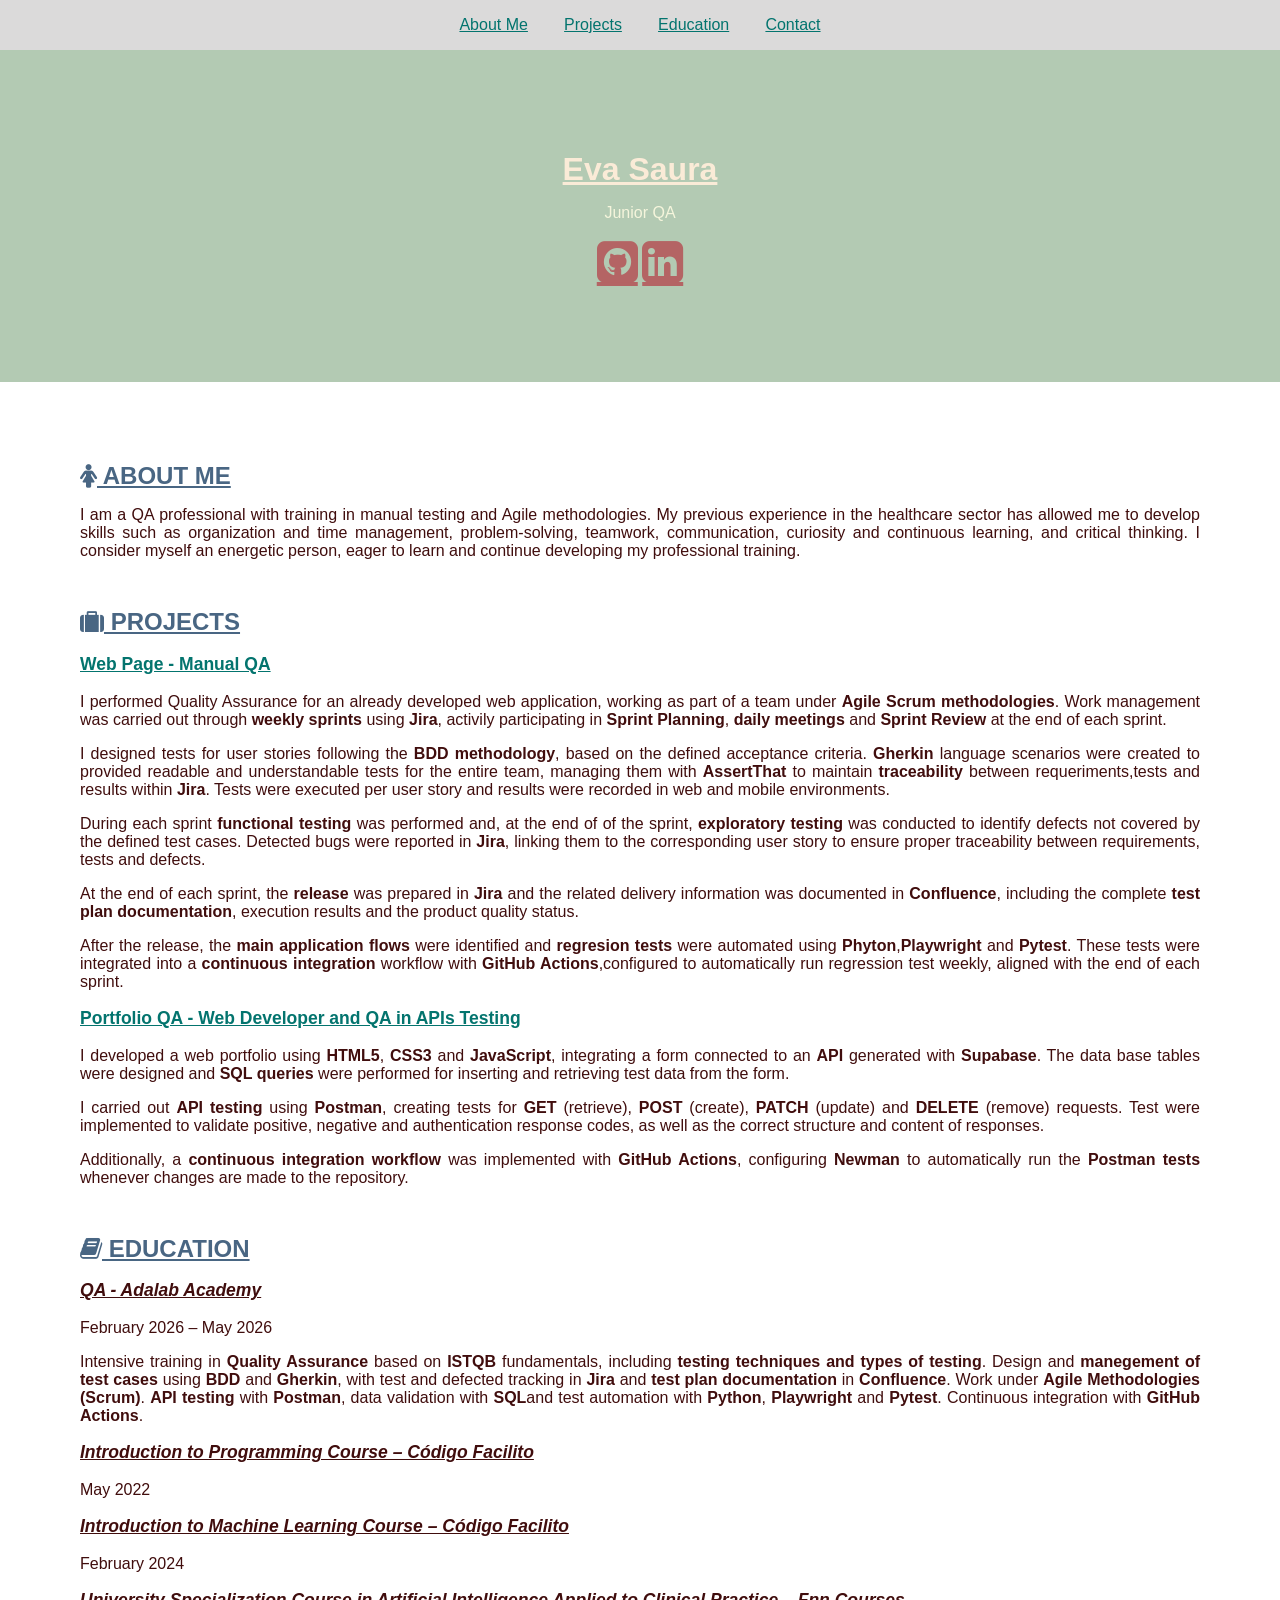
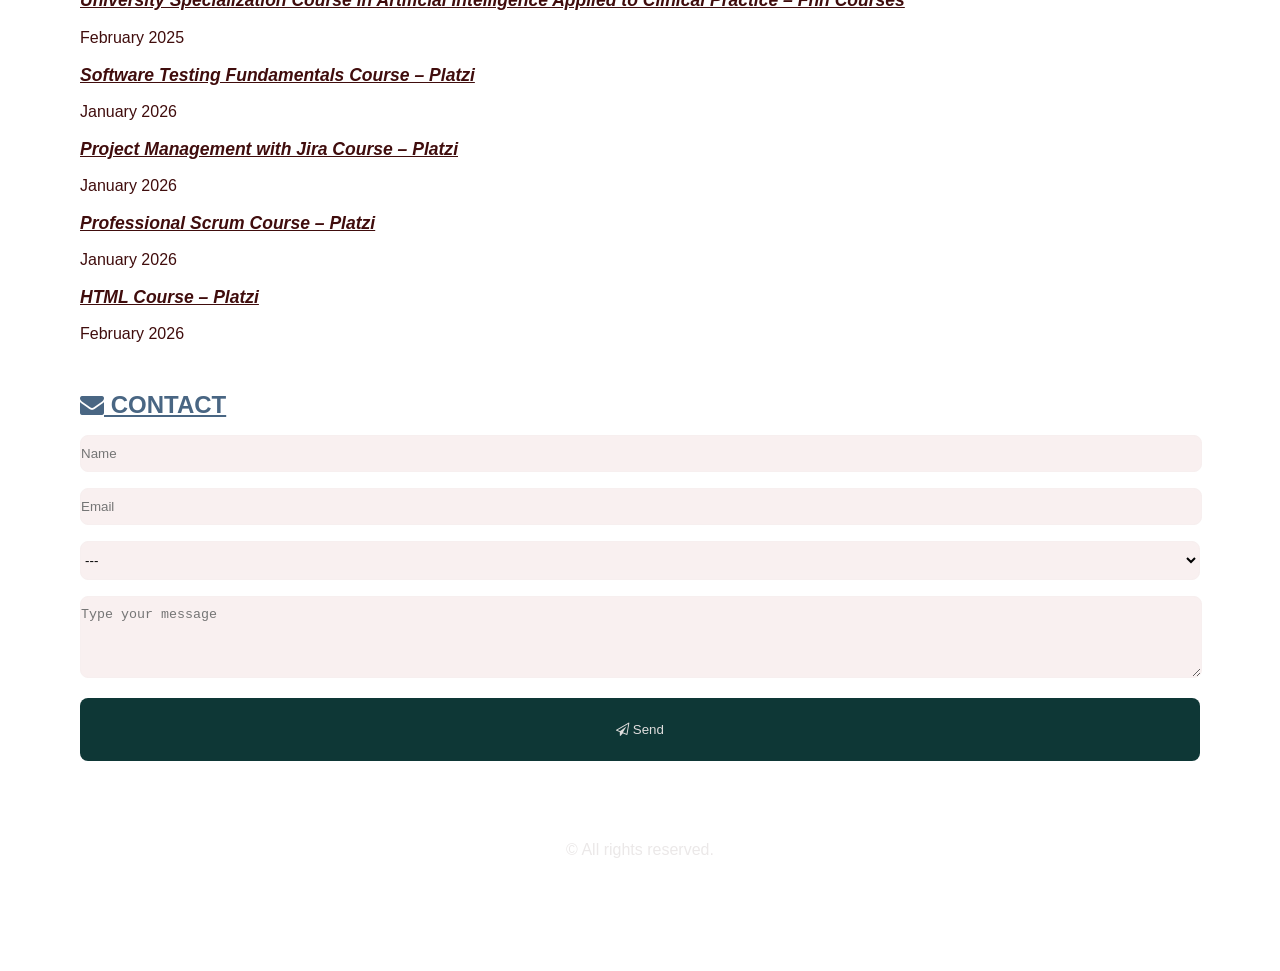
==== commit a42e17ad: "Cambio duplicado h3" ====
--- a/index.html
+++ b/index.html
@@ -163,7 +163,7 @@
       <h3><em><u>Project Management with Jira Course – Platzi</u></em></h3>
       <p>January 2026</p>
 
-      <h3><em><u>Professional Scrum Course – Platzi</u></em>Professional Scrum Course – Platzi</h3>
+      <h3><em><u>Professional Scrum Course – Platzi</u></em></h3>
       <p>January 2026</p>
 
       <h3><em><u>HTML Course – Platzi</u></em></h3>
--- a/style.css
+++ b/style.css
@@ -18,7 +18,7 @@
 }
 
 main {
-  padding: 5rem;
+  margin: 5rem;
   text-align: justify;
 }
 
@@ -92,28 +92,28 @@
 textarea,
 select {
   width: 100%;
-  padding: 1rem;
-  margin-bottom: 1.5rem;
-  border: 1px solid #d5d3d3;
+  padding: 10px 0 10px 0;
+  margin-bottom: 1rem;
+  border: 1px solid #f7efef;
   border-radius: 0.5rem;
-  background-color: #cfcccc;
+  background-color: #f9f0f0;
 }
 
 button {
   width: 100%;
-  padding: 1rem;
-  background-color: rgb(85, 22, 22);
-  color: rgb(180, 157, 157);
+  padding: 1.5rem;
+  background-color: rgb(14, 55, 54);
+  color: rgb(223, 221, 221);
   border: none;
   border-radius: 0.5rem;
-  font-size: 1rem;
+
 }
 
 footer {
-  margin-top: 2rem;
+  margin-top: 1rem;
   padding: 1rem;
-  font-size: 0.9rem;
-  color: #6a6868;
+  font-size: 0.5rem;
+  color: #ebe8e8;
   text-align: center;
 }
 
@@ -121,7 +121,7 @@
   width: 100%;
   border-collapse: collapse;
   table-layout: fixed; /* CLAVE */
-  font-family: 'Lucida Sans', 'Lucida Sans Regular', 'Lucida Grande', 'Lucida Sans Unicode', Geneva, Verdana, sans-serif, sans-serif;
+  font-family: 'Trebuchet MS', sans-serif;
 }
 
 th, td {
@@ -133,7 +133,7 @@
 }
 
 thead {
-  background-color: #a09e9e;
+  background-color: #f6f5f5;
 }
 
 /* Móvil */
